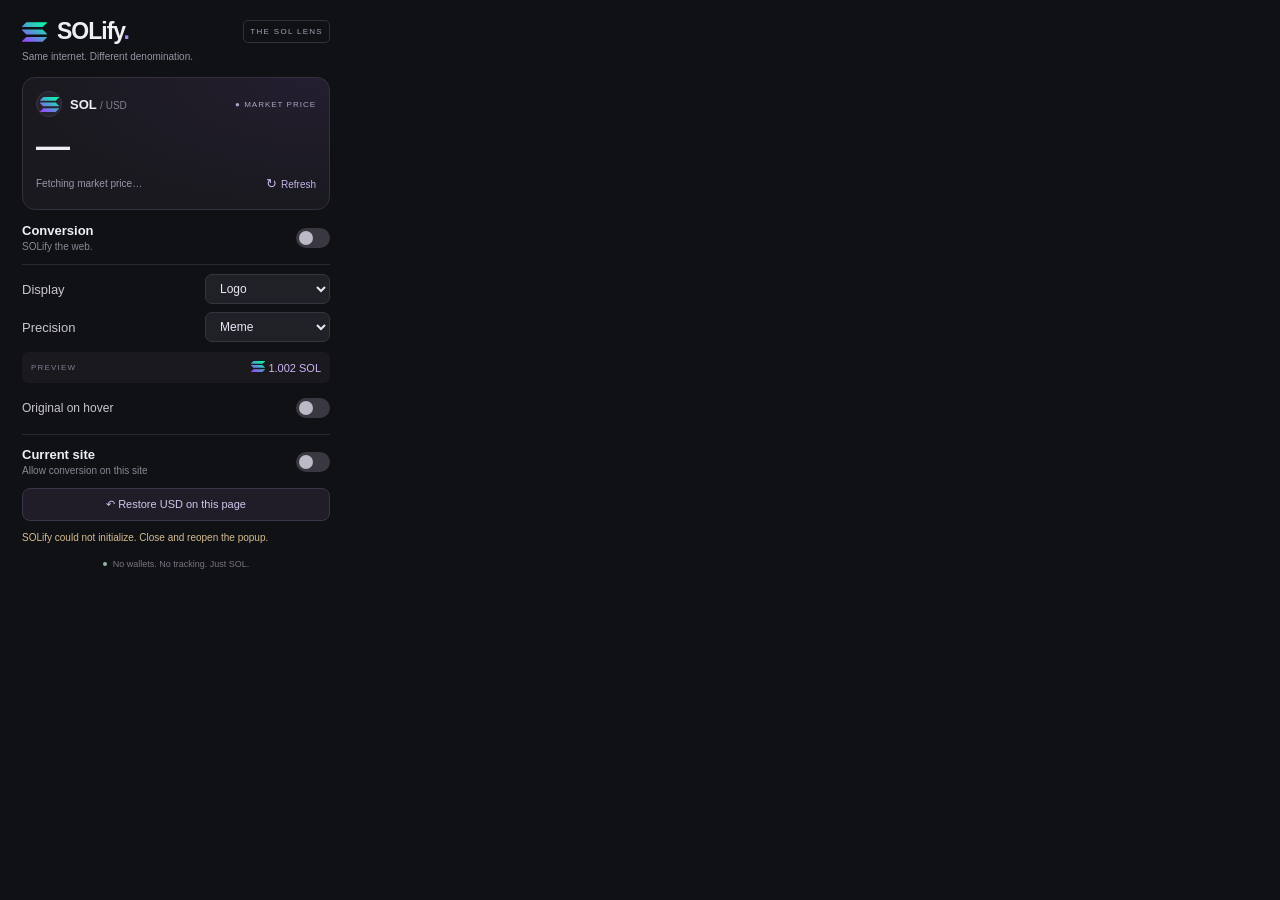
==== popup/popup.html @ 917d319b "Initial commit" ====
<!doctype html>
<html lang="en">
<head><meta charset="utf-8"><meta name="viewport" content="width=device-width,initial-scale=1"><title>SOLify</title><link rel="stylesheet" href="popup.css"></head>
<body>
  <main>
    <header><div class="brand"><img src="../assets/solana.svg" alt="" width="25" height="20"><h1>SOLify<span class="dot">.</span></h1></div><span class="badge">THE SOL LENS</span></header>
    <p class="tagline">Same internet. Different denomination.</p>
    <section class="market" aria-label="SOL market price">
      <div class="market-top"><span class="coin"><span class="coin-icon"><img src="../assets/solana.svg" width="19" height="15" alt=""></span><span>SOL <small>/ USD</small></span></span><span class="live">● MARKET PRICE</span></div>
      <div id="price" class="price">—</div>
      <div class="market-bottom"><span id="updated">Fetching market price…</span><button id="refresh" class="refresh" aria-label="Refresh SOL price" title="Refresh SOL price">↻ <span>Refresh</span></button></div>
    </section>
    <p id="rate-error" class="notice" role="status" hidden></p>
    <section class="controls" aria-label="Preferences">
      <label class="toggle-row"><span><strong>Conversion</strong><small id="conversion-note">SOLify the web.</small></span><input id="enabled" type="checkbox" role="switch"><span class="switch" aria-hidden="true"></span></label>
      <div class="divider"></div>
      <div class="select-row"><label for="display">Display</label><select id="display"><option value="logo">Logo</option><option value="clean">Clean</option><option value="ticker">Ticker</option></select></div>
      <div class="select-row"><label for="precision">Precision</label><select id="precision"><option value="meme">Meme</option><option value="normal">Normal</option><option value="autistic">Autistic</option></select></div>
      <div class="preview"><span>PREVIEW</span><output id="preview"><img src="../assets/solana.svg" alt="" width="14" height="11"> 1.002 SOL</output></div>
      <label class="toggle-row hover-row"><span>Original on hover</span><input id="hover" type="checkbox" role="switch"><span class="switch" aria-hidden="true"></span></label>
    </section>
    <section class="site-section" aria-label="Current site"><label class="toggle-row"><span class="site-copy"><strong id="site">Current site</strong><small id="site-note">Allow conversion on this site</small></span><input id="site-enabled" type="checkbox" role="switch"><span class="switch" aria-hidden="true"></span></label></section>
    <button id="restore" class="restore">↶ <span>Restore USD on this page</span></button>
    <p id="status" class="notice" role="status" hidden></p>
    <footer><span class="privacy-dot"></span> No wallets. No tracking. Just SOL.</footer>
  </main>
  <script src="../utils/settings.js"></script><script src="../utils/formatting.js"></script><script src="popup.js"></script>
</body>
</html>
---- popup/popup.css ----
:root {
  color-scheme:dark;
  font-family:Inter,-apple-system,BlinkMacSystemFont,"Segoe UI",sans-serif;
  color:#eeeef5;
  background:#101115;
  font-size:13px;
}

* {
  box-sizing:border-box;
}

body {
  margin:0;
  width:352px;
  min-width:300px;
  max-height:600px;
  overflow-y:auto;
}

main {
  padding:18px 22px;
}

header,.brand,.market-top,.market-bottom,.coin,.toggle-row,.select-row,.preview,footer {
  display:flex;
  align-items:center;
}

header {
  justify-content:space-between;
}

.brand {
  gap:10px;
}

h1 {
  font-size:23px;
  letter-spacing:-1px;
  margin:0;
  font-weight:750;
}

.dot {
  color:#a98bfa;
}

.badge {
  font-size:8px;
  letter-spacing:1.3px;
  color:#a3a0b4;
  border:1px solid #33303d;
  border-radius:5px;
  padding:6px;
}

.tagline {
  color:#9695a5;
  font-size:10px;
  margin:6px 0 15px;
}

.market {
  background:radial-gradient(ellipse at 100% 0, #35264866,transparent 70%),#19191f;
  border:1px solid #34303e;
  border-radius:13px;
  padding:13px;
}

.market-top,.market-bottom {
  justify-content:space-between;
}

.coin {
  gap:8px;
  font-weight:650;
}

.coin small {
  color:#84808f;
  font-weight:450;
  font-size:10px;
}

.coin-icon {
  display:grid;
  place-items:center;
  width:26px;
  height:26px;
  background:#26232e;
  border:1px solid #3c354a;
  border-radius:50%;
}

.live {
  color:#ada3c3;
  font-size:8px;
  letter-spacing:1px;
}

.price {
  font-size:34px;
  letter-spacing:-1.6px;
  font-weight:650;
  font-variant-numeric:tabular-nums;
  margin:9px 0 6px;
}

.market-bottom {
  font-size:10px;
  color:#9c96a9;
  gap:6px;
}

.refresh {
  font:inherit;
  font-size:13px;
  background:none;
  border:0;
  color:#c5b4e8;
  padding:5px 0 5px 8px;
  cursor:pointer;
}

.refresh span {
  font-size:10px;
}

.controls {
  padding:20px 0 0;
  padding-top:13px;
}

.toggle-row {
  position:relative;
  justify-content:space-between;
  gap:12px;
  min-height:29px;
  cursor:pointer;
}

.toggle-row strong {
  font-size:13px;
  font-weight:550;
}

.toggle-row small {
  display:block;
  font-size:10px;
  color:#898795;
  margin-top:3px;
}

.toggle-row input {
  position:absolute;
  right:0;
  width:34px;
  height:22px;
  opacity:0;
  cursor:pointer;
}

.switch {
  width:34px;
  height:20px;
  flex:0 0 auto;
  border-radius:20px;
  background:#393840;
  transition:background .15s;
  pointer-events:none;
}

.switch:after {
  content:"";
  display:block;
  width:14px;
  height:14px;
  margin:3px;
  border-radius:50%;
  background:#bcbac6;
  transition:transform .15s;
}

.toggle-row input:checked+.switch {
  background:#ac88f5;
}

.toggle-row input:checked+.switch:after {
  transform:translateX(14px);
  background:#17121f;
}

.toggle-row input:focus-visible+.switch {
  outline:2px solid #e4d5ff;
  outline-offset:3px;
}

.toggle-row input:disabled+.switch {
  opacity:.35;
}

.divider {
  height:1px;
  background:#29272f;
  margin:12px 0 9px;
}

.select-row {
  justify-content:space-between;
  margin:8px 0;
}

.select-row label {
  color:#c9c6d1;
}

select {
  width:125px;
  background:#202027;
  border:1px solid #38353f;
  border-radius:7px;
  padding:6px 10px;
  color:#e9e5f2;
  font:inherit;
  font-size:12px;
  cursor:pointer;
}

.preview {
  justify-content:space-between;
  gap:8px;
  min-height:31px;
  background:#19191e;
  border-radius:6px;
  padding:7px 9px;
  margin:10px 0;
}

.preview>span {
  font-size:8px;
  letter-spacing:1.2px;
  color:#817b90;
}

.preview output {
  font-size:11px;
  color:#cbb6f7;
  font-variant-numeric:tabular-nums;
}

.hover-row {
  font-size:12px;
  color:#c9c6d1;
}

.site-section {
  border-top:1px solid #29272f;
  margin-top:12px;
  padding-top:12px;
}

.site-copy {
  min-width:0;
}

.site-copy strong {
  display:block;
  overflow:hidden;
  text-overflow:ellipsis;
  white-space:nowrap;
  max-width:244px;
}

.restore {
  display:block;
  width:100%;
  margin-top:12px;
  border:1px solid #3b3549;
  border-radius:8px;
  background:#201c28;
  color:#d3c6ed;
  font:inherit;
  font-size:11px;
  padding:9px;
  cursor:pointer;
}

.restore:hover,select:hover {
  background:#2b2437;
}

.restore:disabled,button:disabled {
  opacity:.45;
  cursor:default;
}

button:focus-visible,select:focus-visible {
  outline:2px solid #ba99fa;
  outline-offset:3px;
}

footer {
  justify-content:center;
  gap:6px;
  color:#787482;
  font-size:9px;
  margin-top:14px;
}

.privacy-dot {
  width:4px;
  height:4px;
  background:#91b8a6;
  border-radius:50%;
}

.notice {
  font-size:10px;
  line-height:1.5;
  color:#d5bd92;
  margin:12px 0 0;
  margin-top:9px;
}

[hidden] {
  display:none!important;
}

@media(prefers-reduced-motion:reduce) {
  * {
    transition:none!important;
  }
}
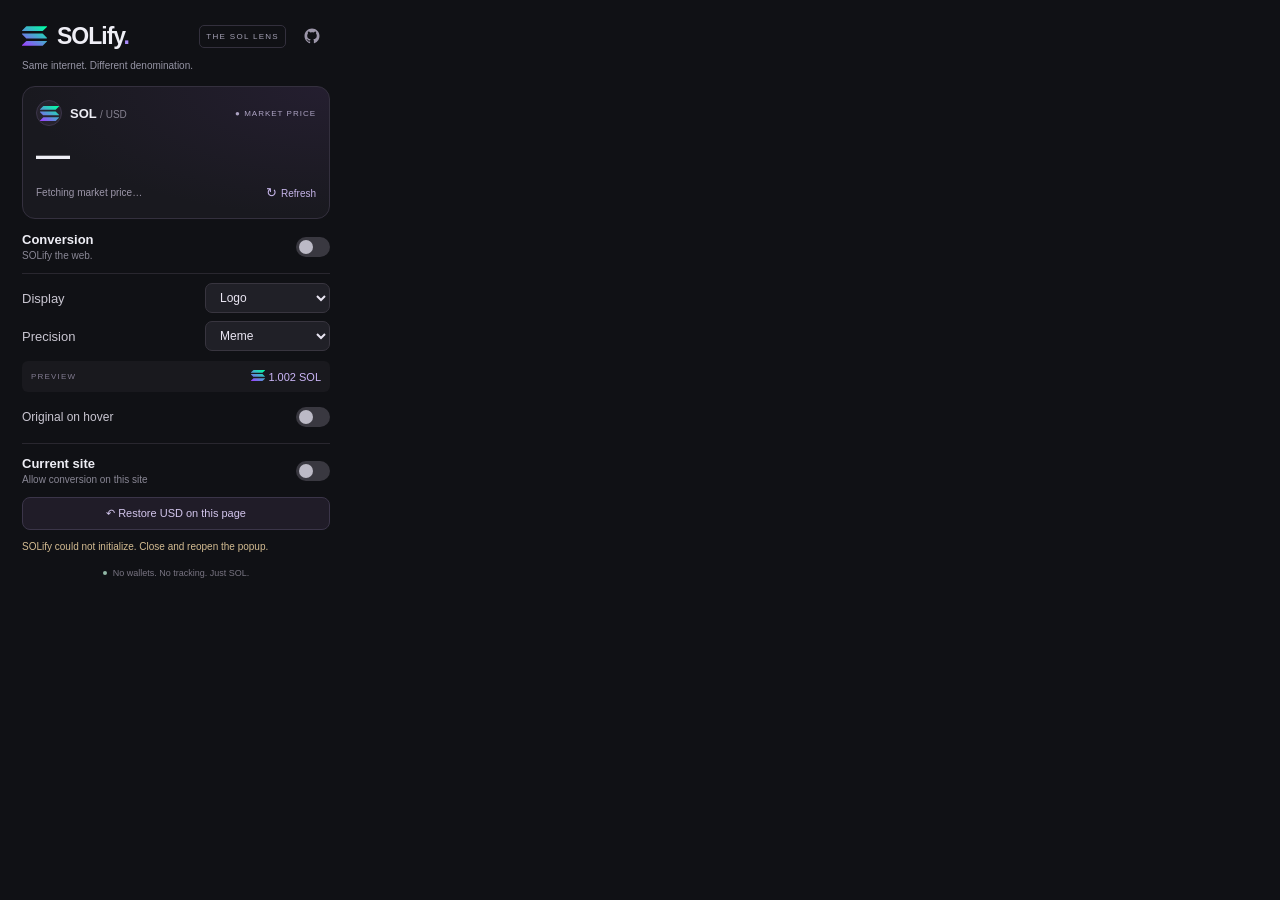
==== commit de74cb87: "feat: add GitHub repository link to popup header" ====
--- a/popup/popup.html
+++ b/popup/popup.html
@@ -3,7 +3,15 @@
 <head><meta charset="utf-8"><meta name="viewport" content="width=device-width,initial-scale=1"><title>SOLify</title><link rel="stylesheet" href="popup.css"></head>
 <body>
   <main>
-    <header><div class="brand"><img src="../assets/solana.svg" alt="" width="25" height="20"><h1>SOLify<span class="dot">.</span></h1></div><span class="badge">THE SOL LENS</span></header>
+    <header>
+      <div class="brand"><img src="../assets/solana.svg" alt="" width="25" height="20"><h1>SOLify<span class="dot">.</span></h1></div>
+      <div class="header-right">
+        <span class="badge">THE SOL LENS</span>
+        <a id="github-link" class="github-link" href="https://github.com/ztxv/usd-to-sol-converter-extension" target="_blank" rel="noopener noreferrer" aria-label="GitHub repository" title="GitHub repository">
+          <svg xmlns="http://www.w3.org/2000/svg" width="18" height="18" viewBox="0 0 24 24" fill="currentColor" aria-hidden="true"><path fill-rule="evenodd" clip-rule="evenodd" d="M12 2C6.477 2 2 6.484 2 12.017c0 4.425 2.865 8.18 6.839 9.504.5.092.682-.217.682-.483 0-.237-.008-.868-.013-1.703-2.782.605-3.369-1.343-3.369-1.343-.454-1.158-1.11-1.466-1.11-1.466-.908-.62.069-.608.069-.608 1.003.07 1.53 1.032 1.53 1.032.892 1.53 2.341 1.088 2.91.832.092-.647.35-1.088.636-1.338-2.22-.253-4.555-1.113-4.555-4.951 0-1.093.39-1.988 1.029-2.688-.103-.253-.446-1.272.098-2.65 0 0 .84-.27 2.75 1.026A9.564 9.564 0 0112 6.844c.85.004 1.705.115 2.504.337 1.909-1.296 2.747-1.027 2.747-1.027.546 1.379.202 2.398.1 2.651.64.7 1.028 1.595 1.028 2.688 0 3.848-2.339 4.695-4.566 4.943.359.309.678.92.678 1.855 0 1.338-.012 2.419-.012 2.747 0 .268.18.58.688.482A10.019 10.019 0 0022 12.017C22 6.484 17.522 2 12 2z"/></svg>
+        </a>
+      </div>
+    </header>
     <p class="tagline">Same internet. Different denomination.</p>
     <section class="market" aria-label="SOL market price">
       <div class="market-top"><span class="coin"><span class="coin-icon"><img src="../assets/solana.svg" width="19" height="15" alt=""></span><span>SOL <small>/ USD</small></span></span><span class="live">● MARKET PRICE</span></div>
--- a/popup/popup.css
+++ b/popup/popup.css
@@ -22,7 +22,7 @@
   padding:18px 22px;
 }
 
-header,.brand,.market-top,.market-bottom,.coin,.toggle-row,.select-row,.preview,footer {
+header,.brand,.header-right,.market-top,.market-bottom,.coin,.toggle-row,.select-row,.preview,footer {
   display:flex;
   align-items:center;
 }
@@ -33,6 +33,35 @@
 
 .brand {
   gap:10px;
+}
+
+.header-right {
+  gap:8px;
+}
+
+.github-link {
+  display:grid;
+  place-items:center;
+  width:36px;
+  height:36px;
+  border-radius:9px;
+  color:#9c96a9;
+  text-decoration:none;
+  background:transparent;
+  transition:color .16s ease,background-color .16s ease,box-shadow .16s ease,transform .16s ease;
+}
+
+.github-link:hover,
+.github-link:focus-visible {
+  color:#cca5ed;
+  background:#281d38;
+  box-shadow:0 0 0 1px #4e355c, 0 0 18px rgba(204,165,237,.28);
+  transform:translateY(-1px);
+  outline:none;
+}
+
+.github-link:active {
+  transform:translateY(0);
 }
 
 h1 {
